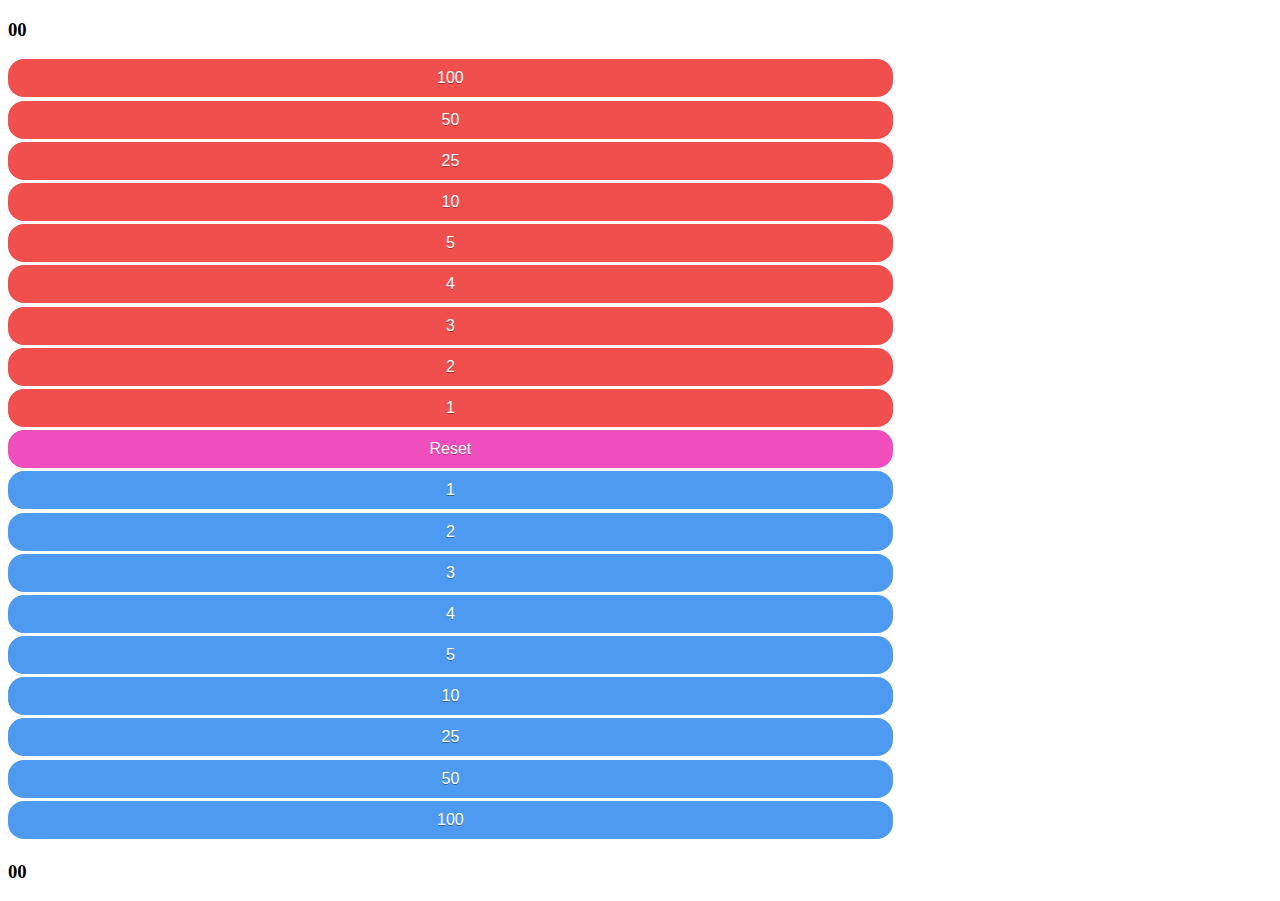
==== index2.html @ 2d69341b "Create a basic vanilla js scoring system" ====
<!DOCTYPE HTML>
<html lang="en">

<head>
    <meta charset="utf-8">
    <meta name="Groove Ball Scorer" content="A scoring app for the game of Groove Ball">
    <meta name="viewport" content="width=device-width, initial-scale=1.0">
    <style>
    a.button {
        display: inline-block;
        padding: 0.5em 1.2em;
        margin: 0 0.1em 0.2em 0;
        border: 0.16em solid rgba(255, 255, 255, 0);
        border-radius: 1em;
        box-sizing: border-box;
        text-decoration: none;
        font-family: 'Roboto', sans-serif;
        font-weight: 300;
        color: #FFFFFF;
        text-shadow: 0 0.04em 0.04em rgba(0, 0, 0, 0.35);
        text-align: center;
        transition: all 0.2s;
        width: 70%;
    }

    .player1 a.button {
    	background-color:#f14e4e;
    }
    .player2 a.button {
    	background-color:#4e9af1
    }
    a.button.reset {
    	background-color:#f14ebd;
    }

    a.button:hover {
        border-color: rgba(255, 255, 255, 1);
    }

    @media all and (max-width:30em) {
        a.button {
            display: block;
            margin: 0.2em auto;
        }
    }
    </style>
</head>

<body>
	<div class="player1">
		<h3 id="player1score">00</h3>
		<a href="#" class="button">100</a>
		<a href="#" class="button">50</a>
		<a href="#" class="button">25</a>
		<a href="#" class="button">10</a>
		<a href="#" class="button">5</a>
		<a href="#" class="button">4</a>
		<a href="#" class="button">3</a>
		<a href="#" class="button">2</a>
		<a href="#" class="button">1</a>
	</div>

	<a href="#" class="button reset">Reset</a>

	<div class="player2">
		<a href="#" class="button">1</a>
		<a href="#" class="button">2</a>
		<a href="#" class="button">3</a>
		<a href="#" class="button">4</a>
		<a href="#" class="button">5</a>
		<a href="#" class="button">10</a>
		<a href="#" class="button">25</a>
		<a href="#" class="button">50</a>
		<a href="#" class="button">100</a>		
		<h3 id="player2score">00</h3>
	</div>

    <script src="GrooveBallScript2.js"></script>
</body>

</html>
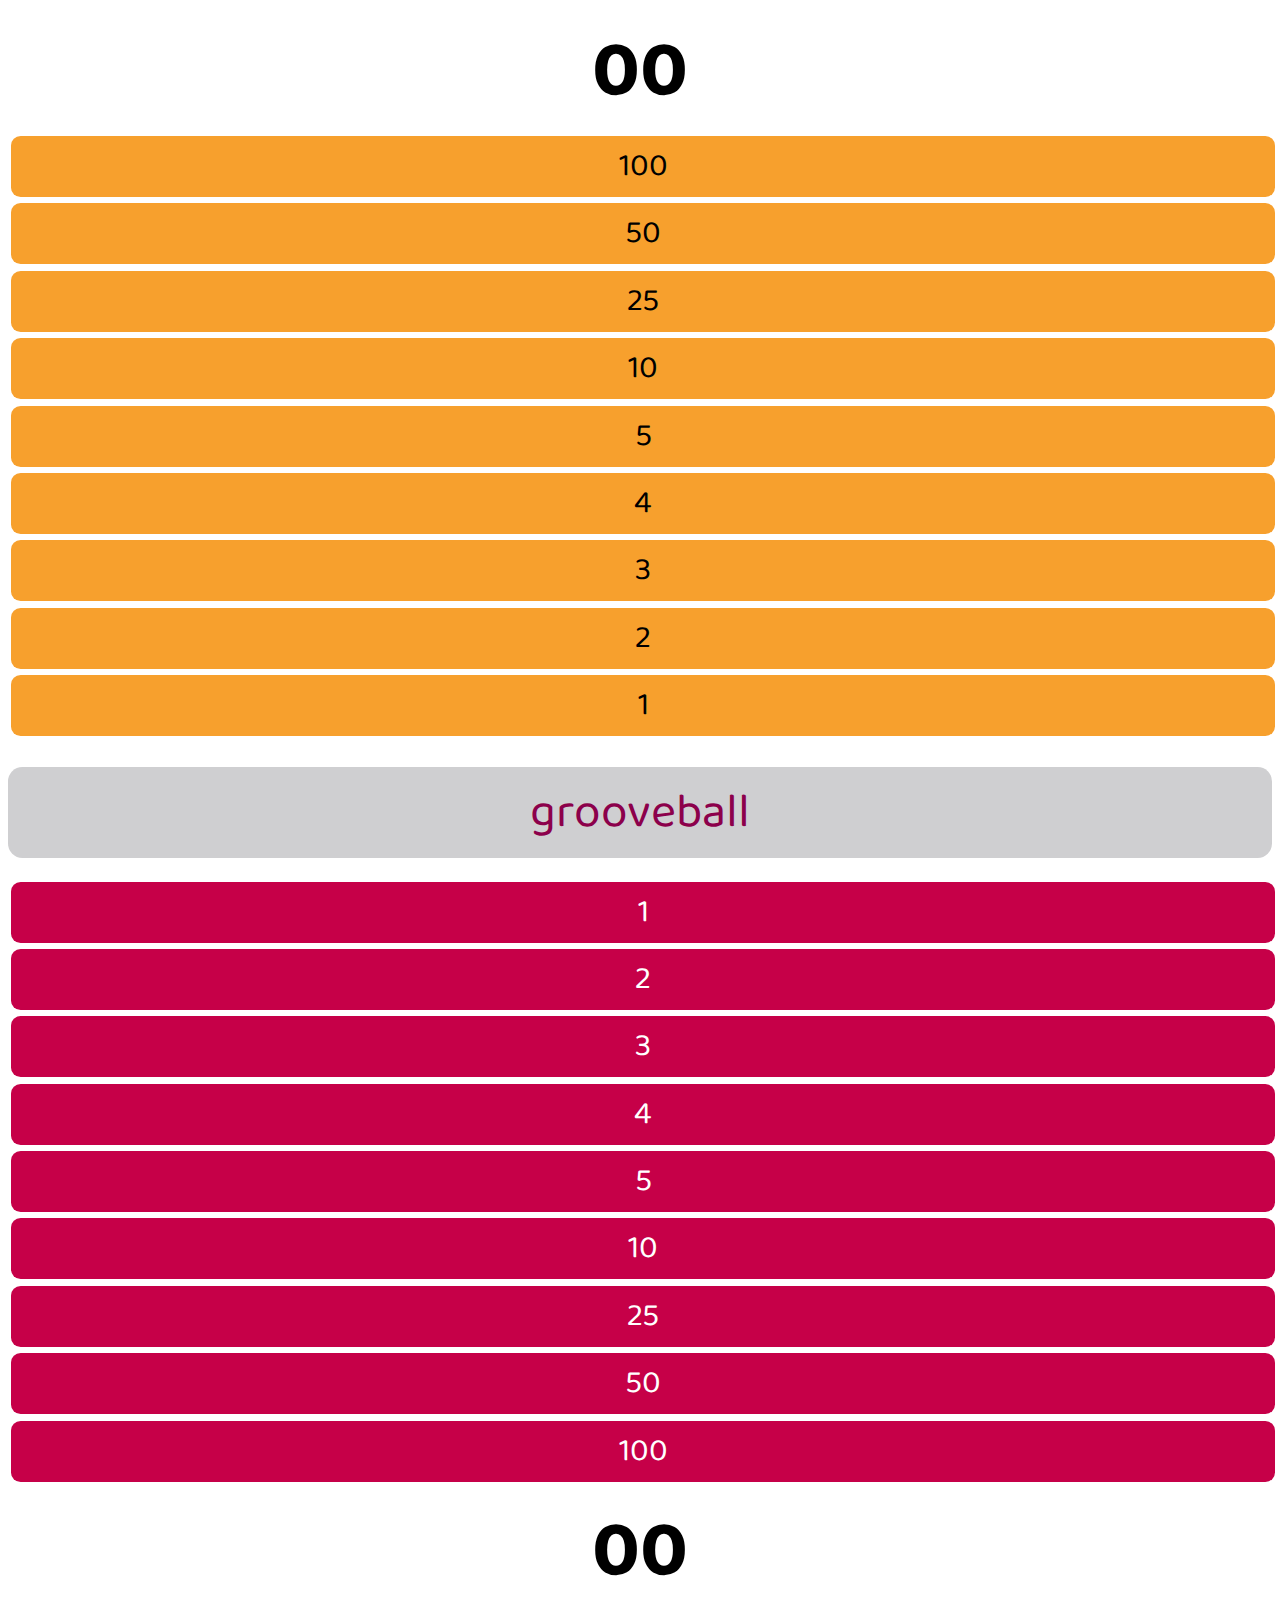
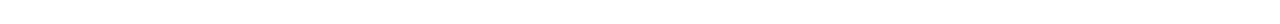
==== commit 409291e1: "Make it look more yelldesigny" ====
--- a/index2.html
+++ b/index2.html
@@ -5,32 +5,45 @@
     <meta charset="utf-8">
     <meta name="Groove Ball Scorer" content="A scoring app for the game of Groove Ball">
     <meta name="viewport" content="width=device-width, initial-scale=1.0">
+    <link rel="preconnect" href="https://fonts.gstatic.com">
+    <link href="https://fonts.googleapis.com/css2?family=Baloo+2:wght@800&display=swap" rel="stylesheet"> 
+    <link href="https://fonts.googleapis.com/css?family=Abril+Fatface|Germania+One" rel="stylesheet">
     <style>
+    body {
+    	font-family: "Baloo 2", sans-serif;
+    }
+    h3 {
+    	font-size: 5rem;
+    	text-align: center;
+    	margin: 0px;
+    }
     a.button {
         display: inline-block;
-        padding: 0.5em 1.2em;
-        margin: 0 0.1em 0.2em 0;
+        margin: auto 0.1em 0.2em;
         border: 0.16em solid rgba(255, 255, 255, 0);
-        border-radius: 1em;
+        border-radius: 0.3em;
         box-sizing: border-box;
         text-decoration: none;
-        font-family: 'Roboto', sans-serif;
-        font-weight: 300;
-        color: #FFFFFF;
-        text-shadow: 0 0.04em 0.04em rgba(0, 0, 0, 0.35);
+        font-family: "Baloo 2", sans-serif;
+        font-size: 2rem;
         text-align: center;
         transition: all 0.2s;
-        width: 70%;
+        width: 100%;
     }
 
     .player1 a.button {
-    	background-color:#f14e4e;
+    	background-color:#f7a02d;
+    	color: black;
     }
     .player2 a.button {
-    	background-color:#4e9af1
+    	background-color:#c60048;    	
+        color: #FFFFFF;
     }
     a.button.reset {
-    	background-color:#f14ebd;
+    	background-color: #cfcfd1;
+    	color: #8c004b;
+    	font-size: 3rem;
+    	margin: 0.5em 0;
     }
 
     a.button:hover {
@@ -60,7 +73,7 @@
 		<a href="#" class="button">1</a>
 	</div>
 
-	<a href="#" class="button reset">Reset</a>
+	<a href="#" class="button reset">grooveball</a>
 
 	<div class="player2">
 		<a href="#" class="button">1</a>
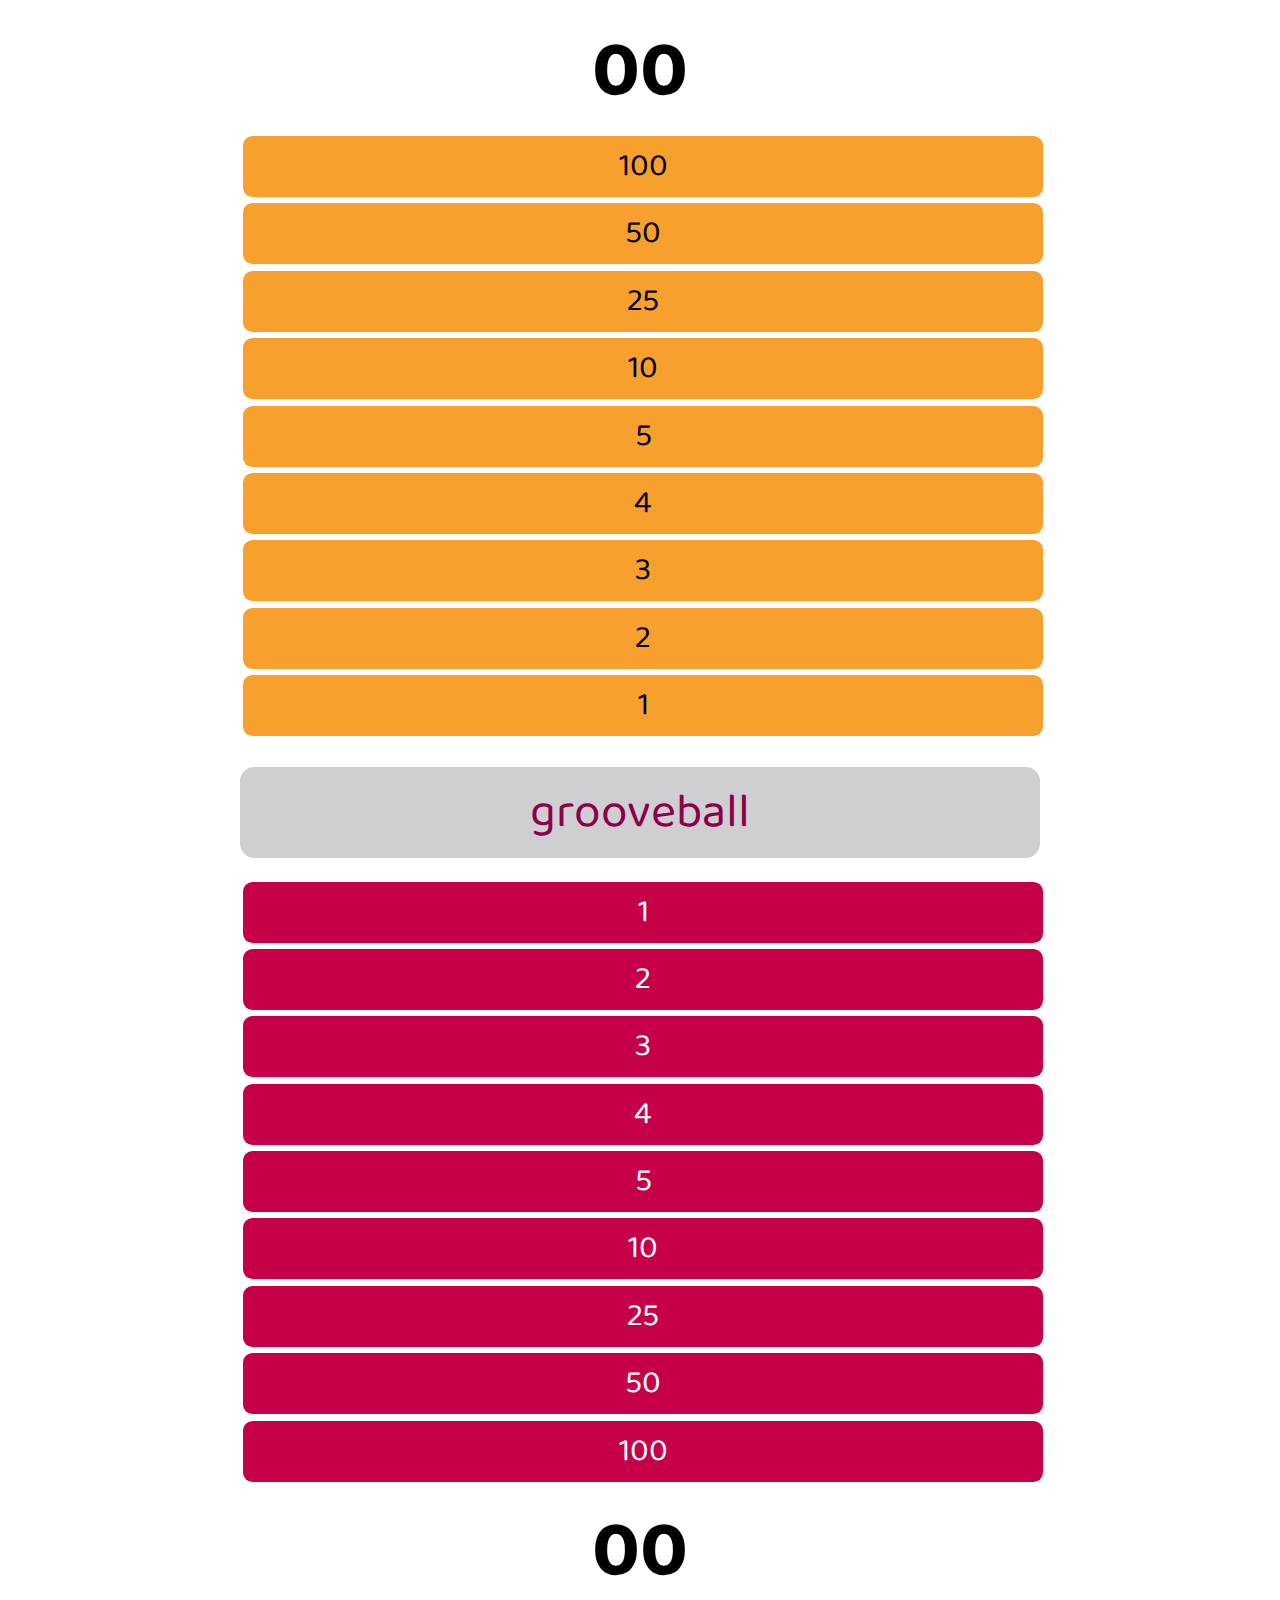
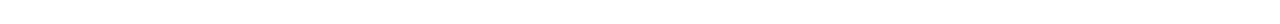
==== commit 1a58496c: "added column layout for wider screens" ====
--- a/index2.html
+++ b/index2.html
@@ -2,93 +2,106 @@
 <html lang="en">
 
 <head>
-    <meta charset="utf-8">
-    <meta name="Groove Ball Scorer" content="A scoring app for the game of Groove Ball">
-    <meta name="viewport" content="width=device-width, initial-scale=1.0">
-    <link rel="preconnect" href="https://fonts.gstatic.com">
-    <link href="https://fonts.googleapis.com/css2?family=Baloo+2:wght@800&display=swap" rel="stylesheet"> 
-    <link href="https://fonts.googleapis.com/css?family=Abril+Fatface|Germania+One" rel="stylesheet">
-    <style>
+  <meta charset="utf-8">
+  <meta name="Groove Ball Scorer" content="A scoring app for the game of Groove Ball">
+  <meta name="viewport" content="width=device-width, initial-scale=1.0">
+  <link rel="preconnect" href="https://fonts.gstatic.com">
+  <link href="https://fonts.googleapis.com/css2?family=Baloo+2:wght@800&display=swap" rel="stylesheet">
+  <link href="https://fonts.googleapis.com/css?family=Abril+Fatface|Germania+One" rel="stylesheet">
+  <style>
     body {
-    	font-family: "Baloo 2", sans-serif;
+      font-family: "Baloo 2", sans-serif;
     }
+
     h3 {
-    	font-size: 5rem;
-    	text-align: center;
-    	margin: 0px;
+      font-size: 5rem;
+      text-align: center;
+      margin: 0px;
+      cursor: pointer;
     }
+
     a.button {
-        display: inline-block;
-        margin: auto 0.1em 0.2em;
-        border: 0.16em solid rgba(255, 255, 255, 0);
-        border-radius: 0.3em;
-        box-sizing: border-box;
-        text-decoration: none;
-        font-family: "Baloo 2", sans-serif;
-        font-size: 2rem;
-        text-align: center;
-        transition: all 0.2s;
-        width: 100%;
+      display: inline-block;
+      margin: auto 0.1em 0.2em;
+      border: 0.16em solid rgba(255, 255, 255, 0);
+      border-radius: 0.3em;
+      box-sizing: border-box;
+      text-decoration: none;
+      font-family: "Baloo 2", sans-serif;
+      font-size: 2rem;
+      text-align: center;
+      transition: all 0.2s;
+      width: 100%;
     }
 
     .player1 a.button {
-    	background-color:#f7a02d;
-    	color: black;
+      background-color: #f7a02d;
+      color: black;
     }
+
     .player2 a.button {
-    	background-color:#c60048;    	
-        color: #FFFFFF;
+      background-color: #c60048;
+      color: #FFFFFF;
     }
+
     a.button.reset {
-    	background-color: #cfcfd1;
-    	color: #8c004b;
-    	font-size: 3rem;
-    	margin: 0.5em 0;
+      background-color: #cfcfd1;
+      color: #8c004b;
+      font-size: 3rem;
+      margin: 0.5em 0;
     }
 
     a.button:hover {
-        border-color: rgba(255, 255, 255, 1);
+      border-color: rgba(255, 255, 255, 1);
+    }
+
+    .columnlayout {
+      width: 70%;
+      max-width: 800px;
+      margin: 0 auto;
     }
 
     @media all and (max-width:30em) {
-        a.button {
-            display: block;
-            margin: 0.2em auto;
-        }
+      a.button {
+        display: block;
+        margin: 0.2em auto;
+      }
     }
-    </style>
+  </style>
 </head>
 
 <body>
-	<div class="player1">
-		<h3 id="player1score">00</h3>
-		<a href="#" class="button">100</a>
-		<a href="#" class="button">50</a>
-		<a href="#" class="button">25</a>
-		<a href="#" class="button">10</a>
-		<a href="#" class="button">5</a>
-		<a href="#" class="button">4</a>
-		<a href="#" class="button">3</a>
-		<a href="#" class="button">2</a>
-		<a href="#" class="button">1</a>
-	</div>
+  <div class="columnlayout">
+    <div class="player1">
+      <h3 id="player1score" class="score">00</h3>
+      <a href="#" class="button">100</a>
+      <a href="#" class="button">50</a>
+      <a href="#" class="button">25</a>
+      <a href="#" class="button">10</a>
+      <a href="#" class="button">5</a>
+      <a href="#" class="button">4</a>
+      <a href="#" class="button">3</a>
+      <a href="#" class="button">2</a>
+      <a href="#" class="button">1</a>
+    </div>
 
-	<a href="#" class="button reset">grooveball</a>
+    <a href="#" class="button reset">grooveball</a>
 
-	<div class="player2">
-		<a href="#" class="button">1</a>
-		<a href="#" class="button">2</a>
-		<a href="#" class="button">3</a>
-		<a href="#" class="button">4</a>
-		<a href="#" class="button">5</a>
-		<a href="#" class="button">10</a>
-		<a href="#" class="button">25</a>
-		<a href="#" class="button">50</a>
-		<a href="#" class="button">100</a>		
-		<h3 id="player2score">00</h3>
-	</div>
+    <div class="player2">
+      <a href="#" class="button">1</a>
+      <a href="#" class="button">2</a>
+      <a href="#" class="button">3</a>
+      <a href="#" class="button">4</a>
+      <a href="#" class="button">5</a>
+      <a href="#" class="button">10</a>
+      <a href="#" class="button">25</a>
+      <a href="#" class="button">50</a>
+      <a href="#" class="button">100</a>
+      <h3 id="player2score" class="score">00</h3>
+    </div>
+  </div>
 
-    <script src="GrooveBallScript2.js"></script>
+  <script src="GrooveBallScript2.js"></script>
 </body>
 
-</html>+</html>
